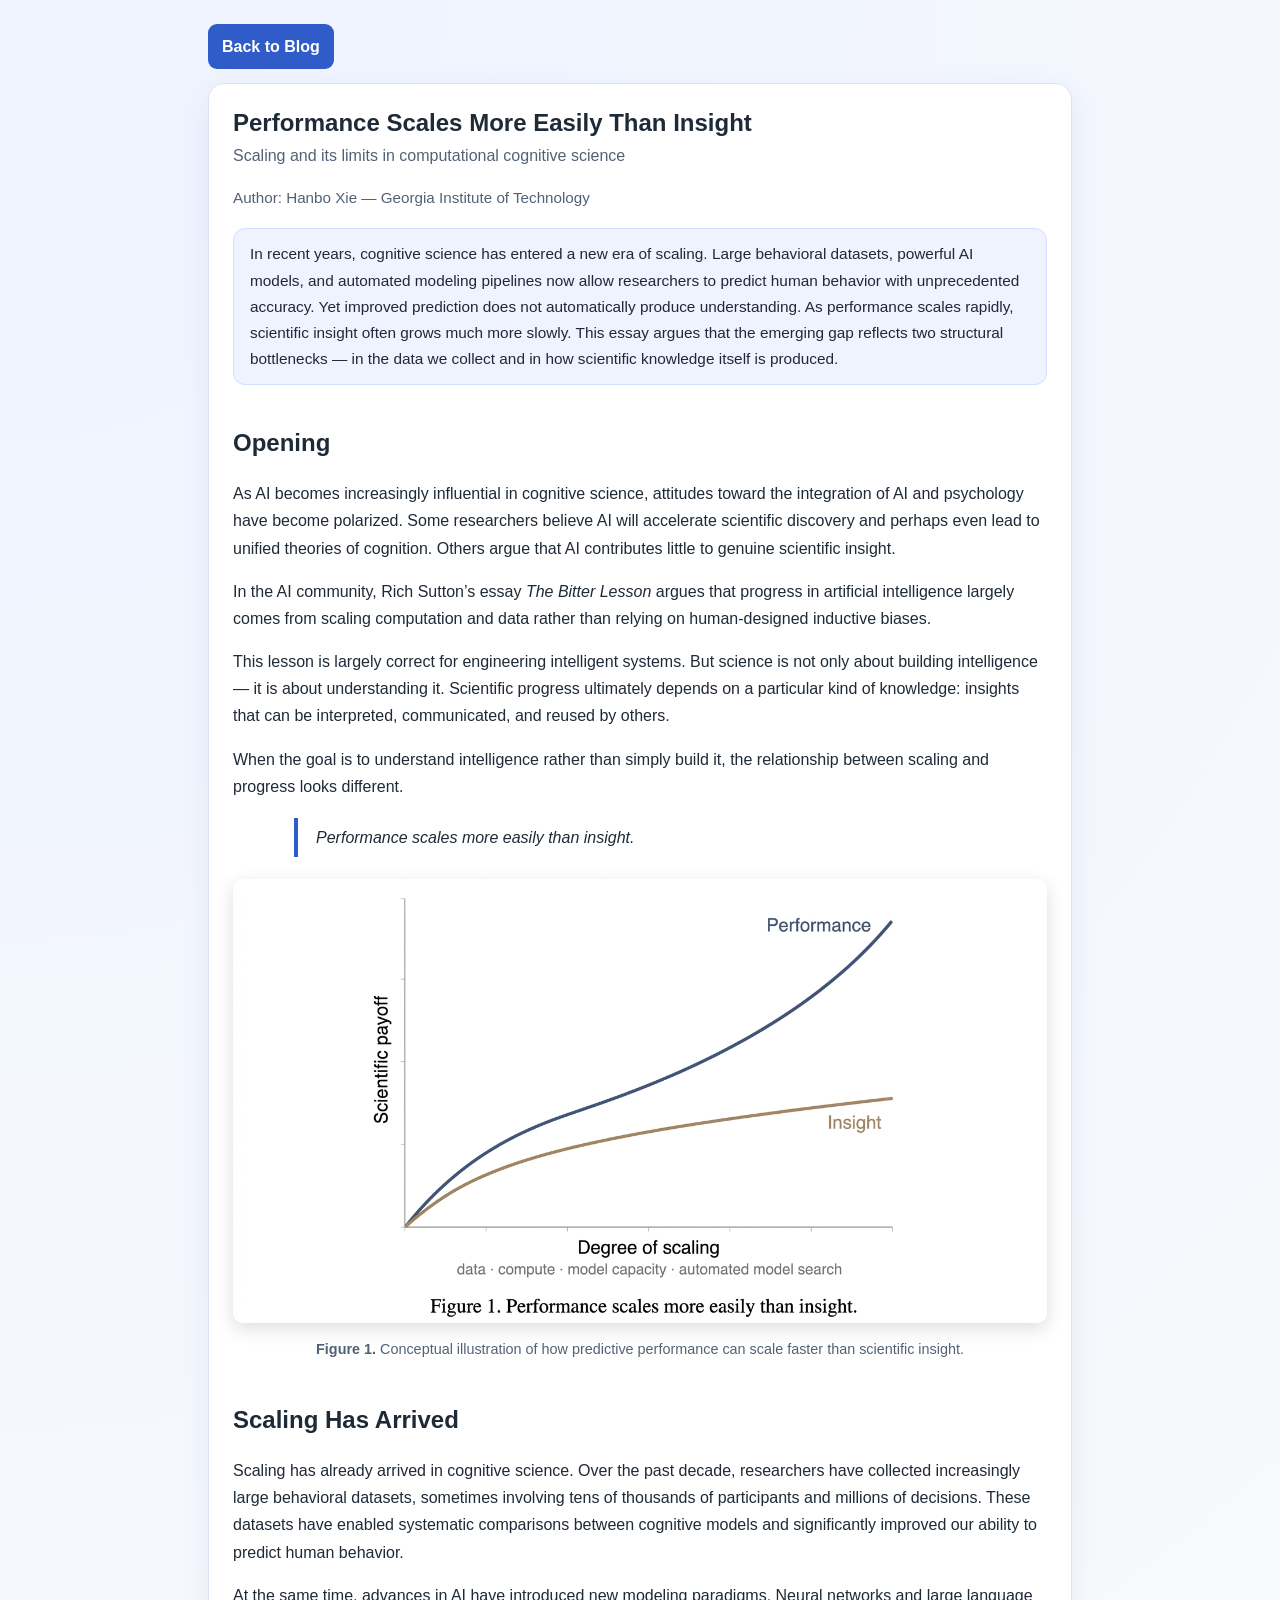
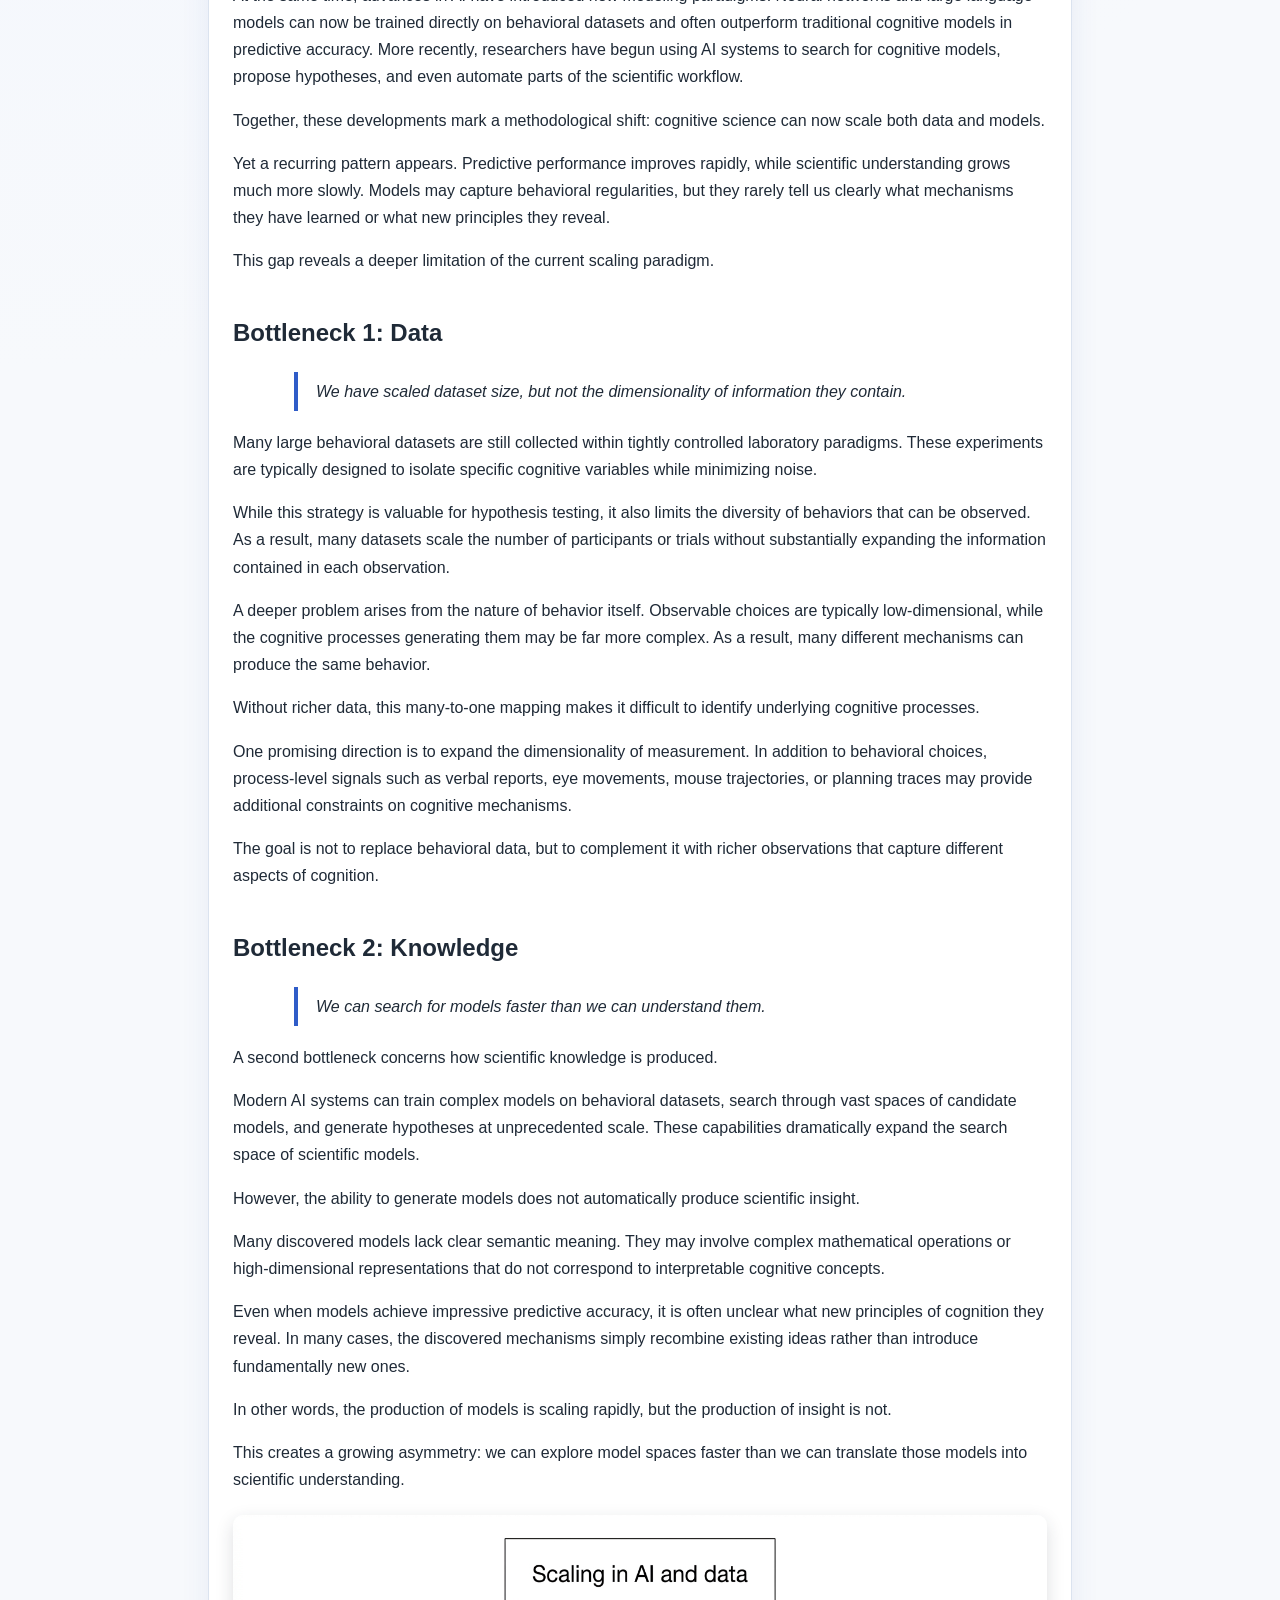
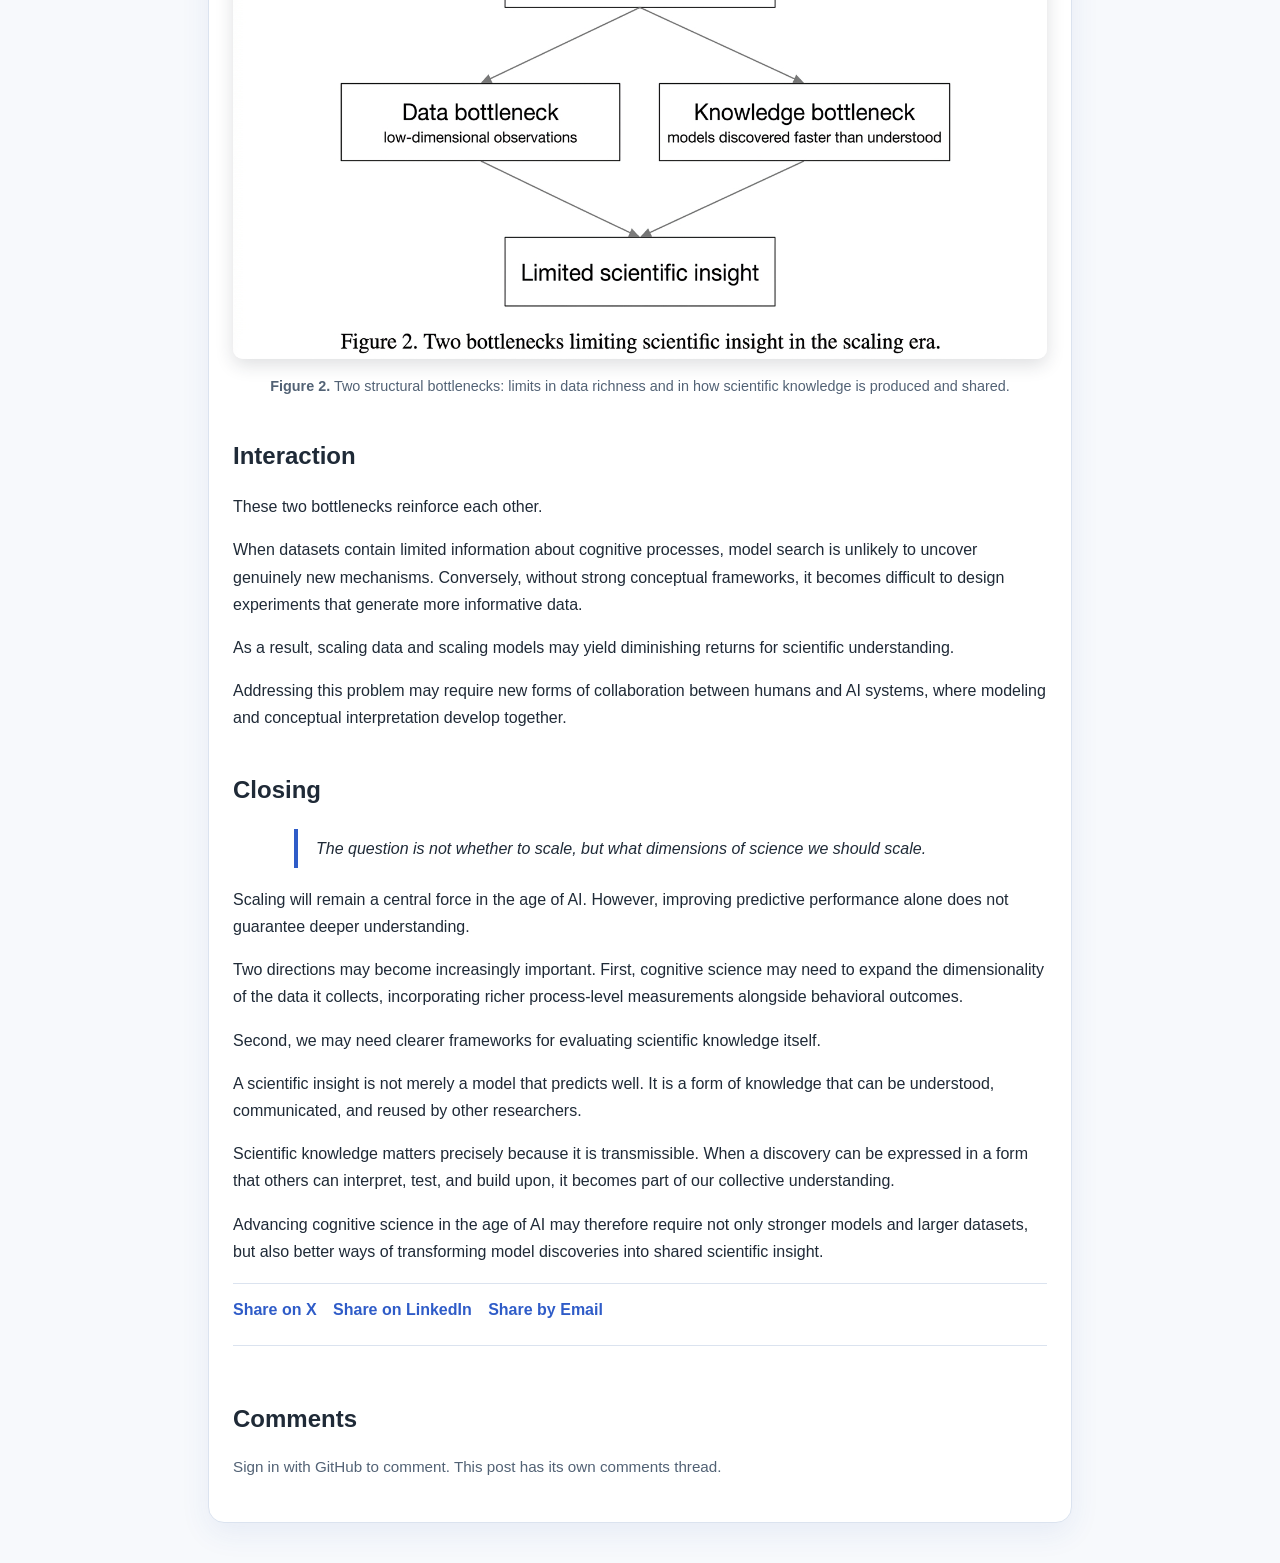
==== blog/performance-scales-more-easily-than-insight.html @ b8830037 "update" ====
<!DOCTYPE html>
<html lang="en">
<head>
    <meta charset="UTF-8">
    <meta name="viewport" content="width=device-width, initial-scale=1.0">
    <title>Performance Scales More Easily Than Insight | Hanbo Xie</title>
    <style>
        :root {
            --bg: #f7f9fc;
            --surface: #ffffff;
            --text: #1f2a37;
            --muted: #526275;
            --primary: #2f5cc8;
            --primary-dark: #2448a0;
            --border: #dbe3ef;
            --shadow: 0 10px 30px rgba(36, 72, 160, 0.08);
        }

        * {
            box-sizing: border-box;
        }

        body {
            margin: 0;
            font-family: "Inter", "Segoe UI", Arial, sans-serif;
            line-height: 1.7;
            color: var(--text);
            background: radial-gradient(circle at top left, #eef3ff 0%, var(--bg) 40%);
        }

        .container {
            max-width: 900px;
            margin: 0 auto;
            padding: 24px 18px 40px;
        }

        .card {
            background: var(--surface);
            border: 1px solid var(--border);
            border-radius: 16px;
            padding: 24px;
            box-shadow: var(--shadow);
        }

        h1 {
            margin-top: 0;
            margin-bottom: 4px;
            line-height: 1.25;
        }

        h2 {
            margin-top: 1.6em;
            margin-bottom: 0.35em;
        }

        .subtitle {
            color: var(--muted);
            margin: 0 0 4px;
        }

        .meta {
            color: var(--muted);
            margin-bottom: 18px;
            font-size: 0.95rem;
        }

        .btn {
            display: inline-block;
            background: var(--primary);
            color: #fff;
            padding: 9px 14px;
            border-radius: 9px;
            text-decoration: none;
            font-weight: 600;
            margin-bottom: 14px;
        }

        .btn:hover {
            background: var(--primary-dark);
        }

        .lead-box {
            margin: 14px 0 22px;
            padding: 12px 16px;
            border-radius: 12px;
            background: #eef3ff;
            border: 1px solid #d3ddff;
            font-size: 0.96rem;
            color: #1f2937;
        }

        .pullquote {
            margin: 18px auto;
            padding: 6px 18px;
            border-left: 4px solid var(--primary);
            font-style: italic;
            max-width: 85%;
        }

        figure {
            margin: 22px auto;
            text-align: center;
        }

        figure img {
            max-width: 100%;
            height: auto;
            border-radius: 10px;
            box-shadow: 0 6px 18px rgba(31, 41, 55, 0.15);
        }

        figure figcaption {
            margin-top: 6px;
            font-size: 0.9rem;
            color: var(--muted);
        }

        .share-row {
            margin: 18px 0 8px;
            padding-top: 12px;
            border-top: 1px solid var(--border);
        }

        .share-row a {
            color: var(--primary);
            text-decoration: none;
            margin-right: 12px;
            font-weight: 600;
        }

        .share-row a:hover {
            text-decoration: underline;
        }

        .comments-wrap {
            margin-top: 22px;
            border-top: 1px solid var(--border);
            padding-top: 14px;
        }

        .comment-help {
            margin-top: 10px;
            padding: 10px 12px;
            border: 1px solid #f0c7a1;
            border-radius: 8px;
            background: #fff7ed;
            color: #7c2d12;
            font-size: 0.92rem;
        }

        .comment-help a {
            color: #9a3412;
            font-weight: 600;
            text-decoration: none;
        }

        .comment-help a:hover {
            text-decoration: underline;
        }
    </style>
</head>
<body>
    <div class="container">
        <a class="btn" href="../index.html#blog">Back to Blog</a>

        <article class="card">
            <h1>Performance Scales More Easily Than Insight</h1>
            <p class="subtitle">Scaling and its limits in computational cognitive science</p>
            <p class="meta">Author: Hanbo Xie — Georgia Institute of Technology</p>

            <div class="lead-box">
                In recent years, cognitive science has entered a new era of scaling. Large behavioral datasets, powerful AI models, and automated modeling pipelines now allow researchers to predict human behavior with unprecedented accuracy. Yet improved prediction does not automatically produce understanding. As performance scales rapidly, scientific insight often grows much more slowly. This essay argues that the emerging gap reflects two structural bottlenecks — in the data we collect and in how scientific knowledge itself is produced.
            </div>

            <h2>Opening</h2>
            <p>As AI becomes increasingly influential in cognitive science, attitudes toward the integration of AI and psychology have become polarized. Some researchers believe AI will accelerate scientific discovery and perhaps even lead to unified theories of cognition. Others argue that AI contributes little to genuine scientific insight.</p>
            <p>In the AI community, Rich Sutton’s essay <em>The Bitter Lesson</em> argues that progress in artificial intelligence largely comes from scaling computation and data rather than relying on human-designed inductive biases.</p>
            <p>This lesson is largely correct for engineering intelligent systems. But science is not only about building intelligence — it is about understanding it. Scientific progress ultimately depends on a particular kind of knowledge: insights that can be interpreted, communicated, and reused by others.</p>
            <p>When the goal is to understand intelligence rather than simply build it, the relationship between scaling and progress looks different.</p>

            <div class="pullquote">
                Performance scales more easily than insight.
            </div>

            <figure>
                <img src="blog1-Performance%20Scales%20More%20Easily%20Than%20Insight/figure1_performance_vs_insight.png" alt="Illustration of performance increasing faster than insight as scale grows.">
                <figcaption><strong>Figure 1.</strong> Conceptual illustration of how predictive performance can scale faster than scientific insight.</figcaption>
            </figure>

            <h2>Scaling Has Arrived</h2>
            <p>Scaling has already arrived in cognitive science. Over the past decade, researchers have collected increasingly large behavioral datasets, sometimes involving tens of thousands of participants and millions of decisions. These datasets have enabled systematic comparisons between cognitive models and significantly improved our ability to predict human behavior.</p>
            <p>At the same time, advances in AI have introduced new modeling paradigms. Neural networks and large language models can now be trained directly on behavioral datasets and often outperform traditional cognitive models in predictive accuracy. More recently, researchers have begun using AI systems to search for cognitive models, propose hypotheses, and even automate parts of the scientific workflow.</p>
            <p>Together, these developments mark a methodological shift: cognitive science can now scale both data and models.</p>
            <p>Yet a recurring pattern appears. Predictive performance improves rapidly, while scientific understanding grows much more slowly. Models may capture behavioral regularities, but they rarely tell us clearly what mechanisms they have learned or what new principles they reveal.</p>
            <p>This gap reveals a deeper limitation of the current scaling paradigm.</p>

            <h2>Bottleneck 1: Data</h2>
            <div class="pullquote">
                We have scaled dataset size, but not the dimensionality of information they contain.
            </div>
            <p>Many large behavioral datasets are still collected within tightly controlled laboratory paradigms. These experiments are typically designed to isolate specific cognitive variables while minimizing noise.</p>
            <p>While this strategy is valuable for hypothesis testing, it also limits the diversity of behaviors that can be observed. As a result, many datasets scale the number of participants or trials without substantially expanding the information contained in each observation.</p>
            <p>A deeper problem arises from the nature of behavior itself. Observable choices are typically low-dimensional, while the cognitive processes generating them may be far more complex. As a result, many different mechanisms can produce the same behavior.</p>
            <p>Without richer data, this many-to-one mapping makes it difficult to identify underlying cognitive processes.</p>
            <p>One promising direction is to expand the dimensionality of measurement. In addition to behavioral choices, process-level signals such as verbal reports, eye movements, mouse trajectories, or planning traces may provide additional constraints on cognitive mechanisms.</p>
            <p>The goal is not to replace behavioral data, but to complement it with richer observations that capture different aspects of cognition.</p>

            <h2>Bottleneck 2: Knowledge</h2>
            <div class="pullquote">
                We can search for models faster than we can understand them.
            </div>
            <p>A second bottleneck concerns how scientific knowledge is produced.</p>
            <p>Modern AI systems can train complex models on behavioral datasets, search through vast spaces of candidate models, and generate hypotheses at unprecedented scale. These capabilities dramatically expand the search space of scientific models.</p>
            <p>However, the ability to generate models does not automatically produce scientific insight.</p>
            <p>Many discovered models lack clear semantic meaning. They may involve complex mathematical operations or high-dimensional representations that do not correspond to interpretable cognitive concepts.</p>
            <p>Even when models achieve impressive predictive accuracy, it is often unclear what new principles of cognition they reveal. In many cases, the discovered mechanisms simply recombine existing ideas rather than introduce fundamentally new ones.</p>
            <p>In other words, the production of models is scaling rapidly, but the production of insight is not.</p>
            <p>This creates a growing asymmetry: we can explore model spaces faster than we can translate those models into scientific understanding.</p>

            <figure>
                <img src="blog1-Performance%20Scales%20More%20Easily%20Than%20Insight/figure2_two_bottlenecks.png" alt="Diagram summarizing two bottlenecks: data and knowledge.">
                <figcaption><strong>Figure 2.</strong> Two structural bottlenecks: limits in data richness and in how scientific knowledge is produced and shared.</figcaption>
            </figure>

            <h2>Interaction</h2>
            <p>These two bottlenecks reinforce each other.</p>
            <p>When datasets contain limited information about cognitive processes, model search is unlikely to uncover genuinely new mechanisms. Conversely, without strong conceptual frameworks, it becomes difficult to design experiments that generate more informative data.</p>
            <p>As a result, scaling data and scaling models may yield diminishing returns for scientific understanding.</p>
            <p>Addressing this problem may require new forms of collaboration between humans and AI systems, where modeling and conceptual interpretation develop together.</p>

            <h2>Closing</h2>
            <div class="pullquote">
                The question is not whether to scale, but what dimensions of science we should scale.
            </div>
            <p>Scaling will remain a central force in the age of AI. However, improving predictive performance alone does not guarantee deeper understanding.</p>
            <p>Two directions may become increasingly important. First, cognitive science may need to expand the dimensionality of the data it collects, incorporating richer process-level measurements alongside behavioral outcomes.</p>
            <p>Second, we may need clearer frameworks for evaluating scientific knowledge itself.</p>
            <p>A scientific insight is not merely a model that predicts well. It is a form of knowledge that can be understood, communicated, and reused by other researchers.</p>
            <p>Scientific knowledge matters precisely because it is transmissible. When a discovery can be expressed in a form that others can interpret, test, and build upon, it becomes part of our collective understanding.</p>
            <p>Advancing cognitive science in the age of AI may therefore require not only stronger models and larger datasets, but also better ways of transforming model discoveries into shared scientific insight.</p>

            <div class="share-row">
                <a href="https://twitter.com/intent/tweet?text=Performance%20Scales%20More%20Easily%20Than%20Insight&url=https://xhb120633.github.io/blog/performance-scales-more-easily-than-insight.html" target="_blank" rel="noopener noreferrer">Share on X</a>
                <a href="https://www.linkedin.com/sharing/share-offsite/?url=https://xhb120633.github.io/blog/performance-scales-more-easily-than-insight.html" target="_blank" rel="noopener noreferrer">Share on LinkedIn</a>
                <a href="mailto:?subject=Performance%20Scales%20More%20Easily%20Than%20Insight&body=https://xhb120633.github.io/blog/performance-scales-more-easily-than-insight.html">Share by Email</a>
            </div>

            <div class="comments-wrap">
                <h2>Comments</h2>
                <p class="meta">Sign in with GitHub to comment. This post has its own comments thread.</p>
                <div id="utterances-container"></div>
                <div id="comment-fallback" class="comment-help" style="display: none;">
                    Comments widget did not load in this browser. You can still comment directly on
                    <a href="https://github.com/xhb120633/xhb120633.github.io/issues" target="_blank" rel="noopener noreferrer">GitHub Issues</a>.
                    If needed, disable ad/tracker blocking for <code>utteranc.es</code> and allow third-party content.
                </div>
            </div>
        </article>
    </div>
    <script>
        (function () {
            var container = document.getElementById("utterances-container");
            if (!container) {
                return;
            }

            var script = document.createElement("script");
            script.src = "https://utteranc.es/client.js";
            script.setAttribute("repo", "xhb120633/xhb120633.github.io");
            script.setAttribute("issue-term", "pathname");
            script.setAttribute("label", "blog-comment");
            script.setAttribute("theme", "github-light");
            script.setAttribute("crossorigin", "anonymous");
            script.async = true;
            container.appendChild(script);

            window.setTimeout(function () {
                var widget = document.querySelector("iframe.utterances-frame, iframe.utterances");
                if (!widget) {
                    var fallback = document.getElementById("comment-fallback");
                    if (fallback) {
                        fallback.style.display = "block";
                    }
                }
            }, 2500);
        })();
    </script>
</body>
</html>
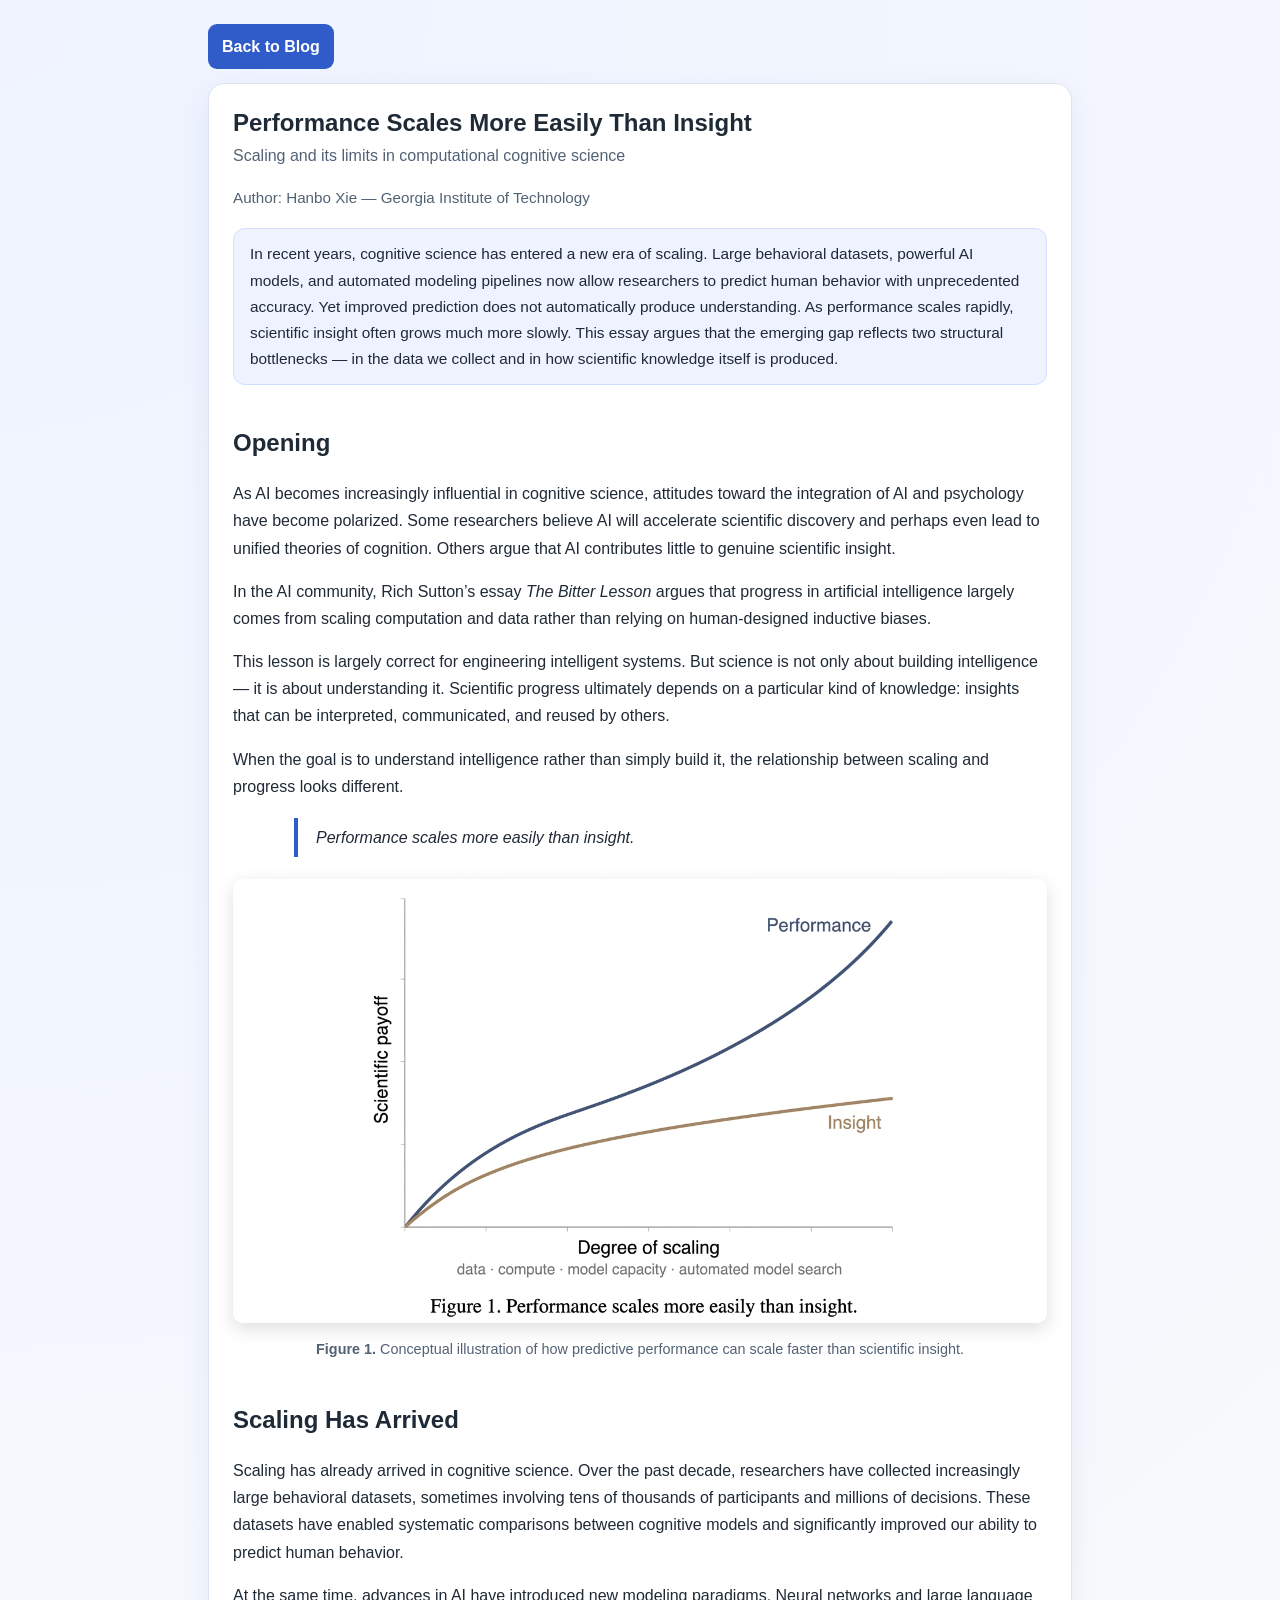
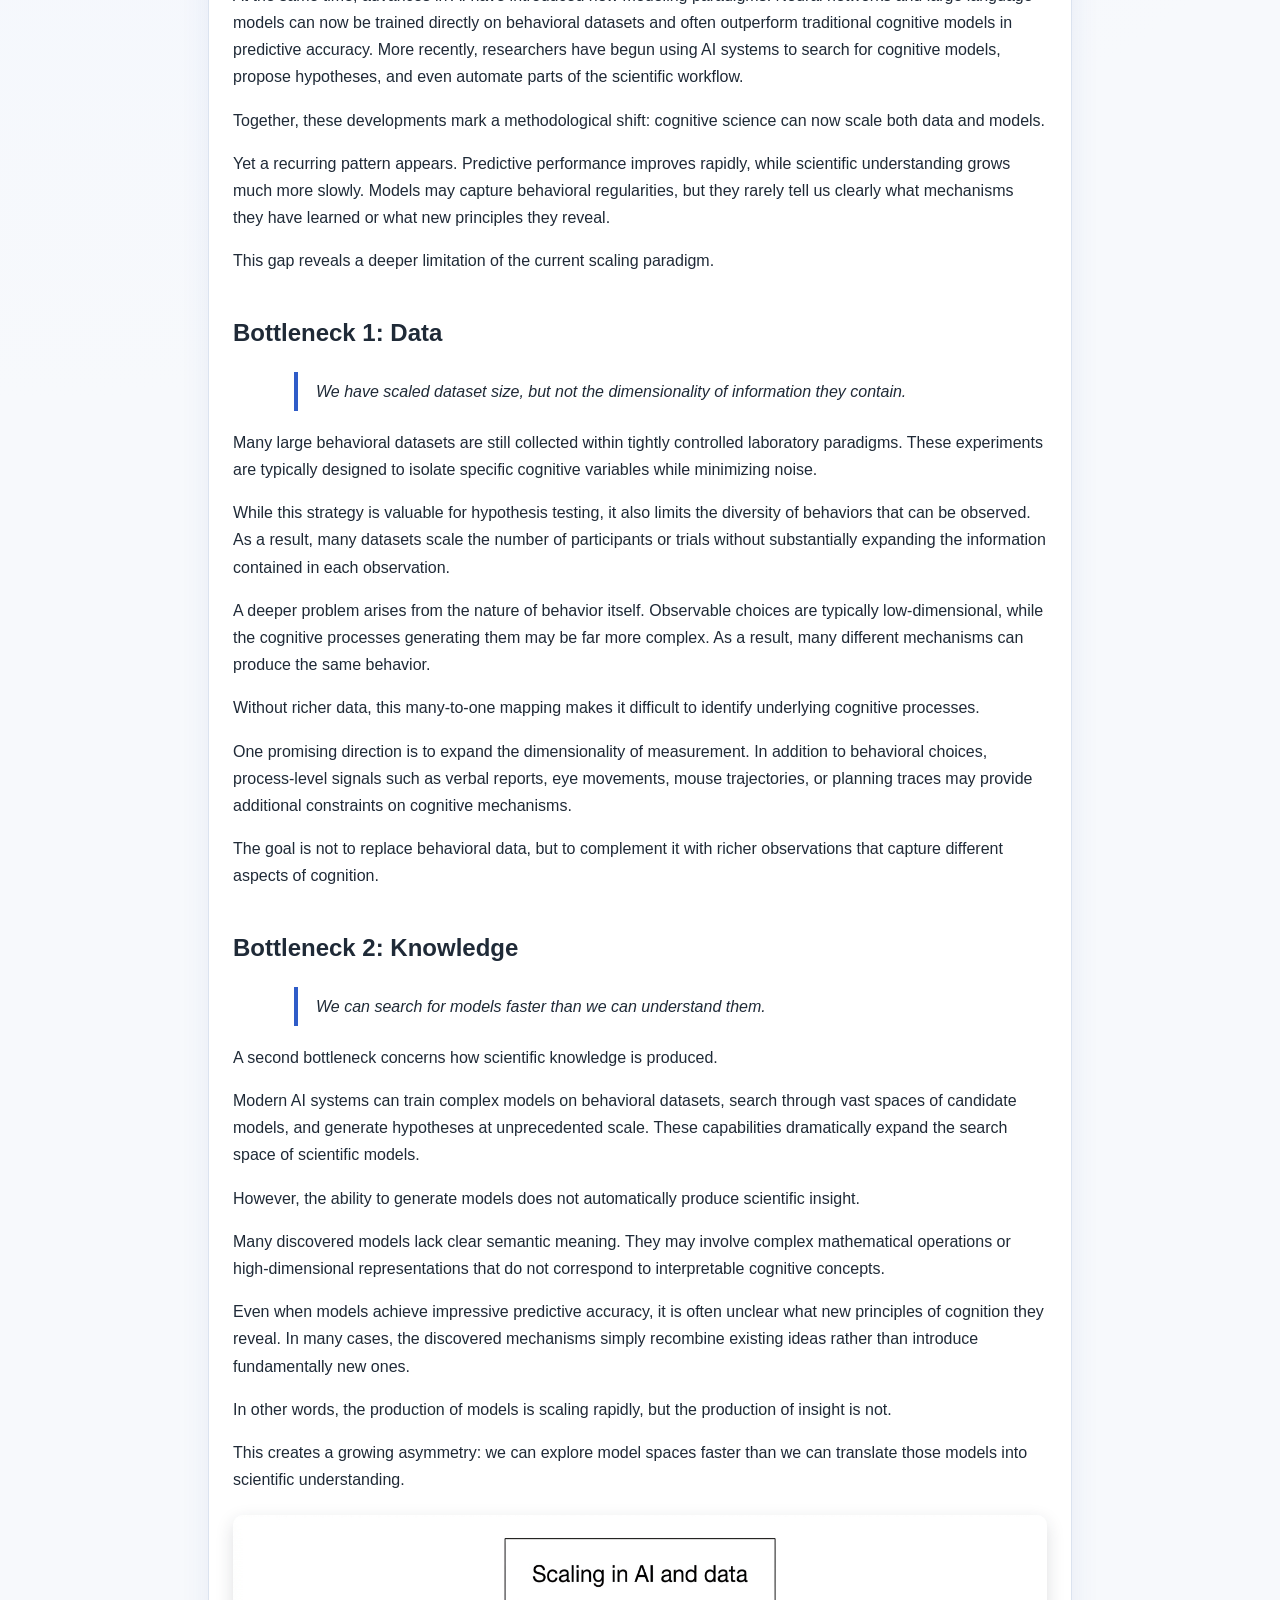
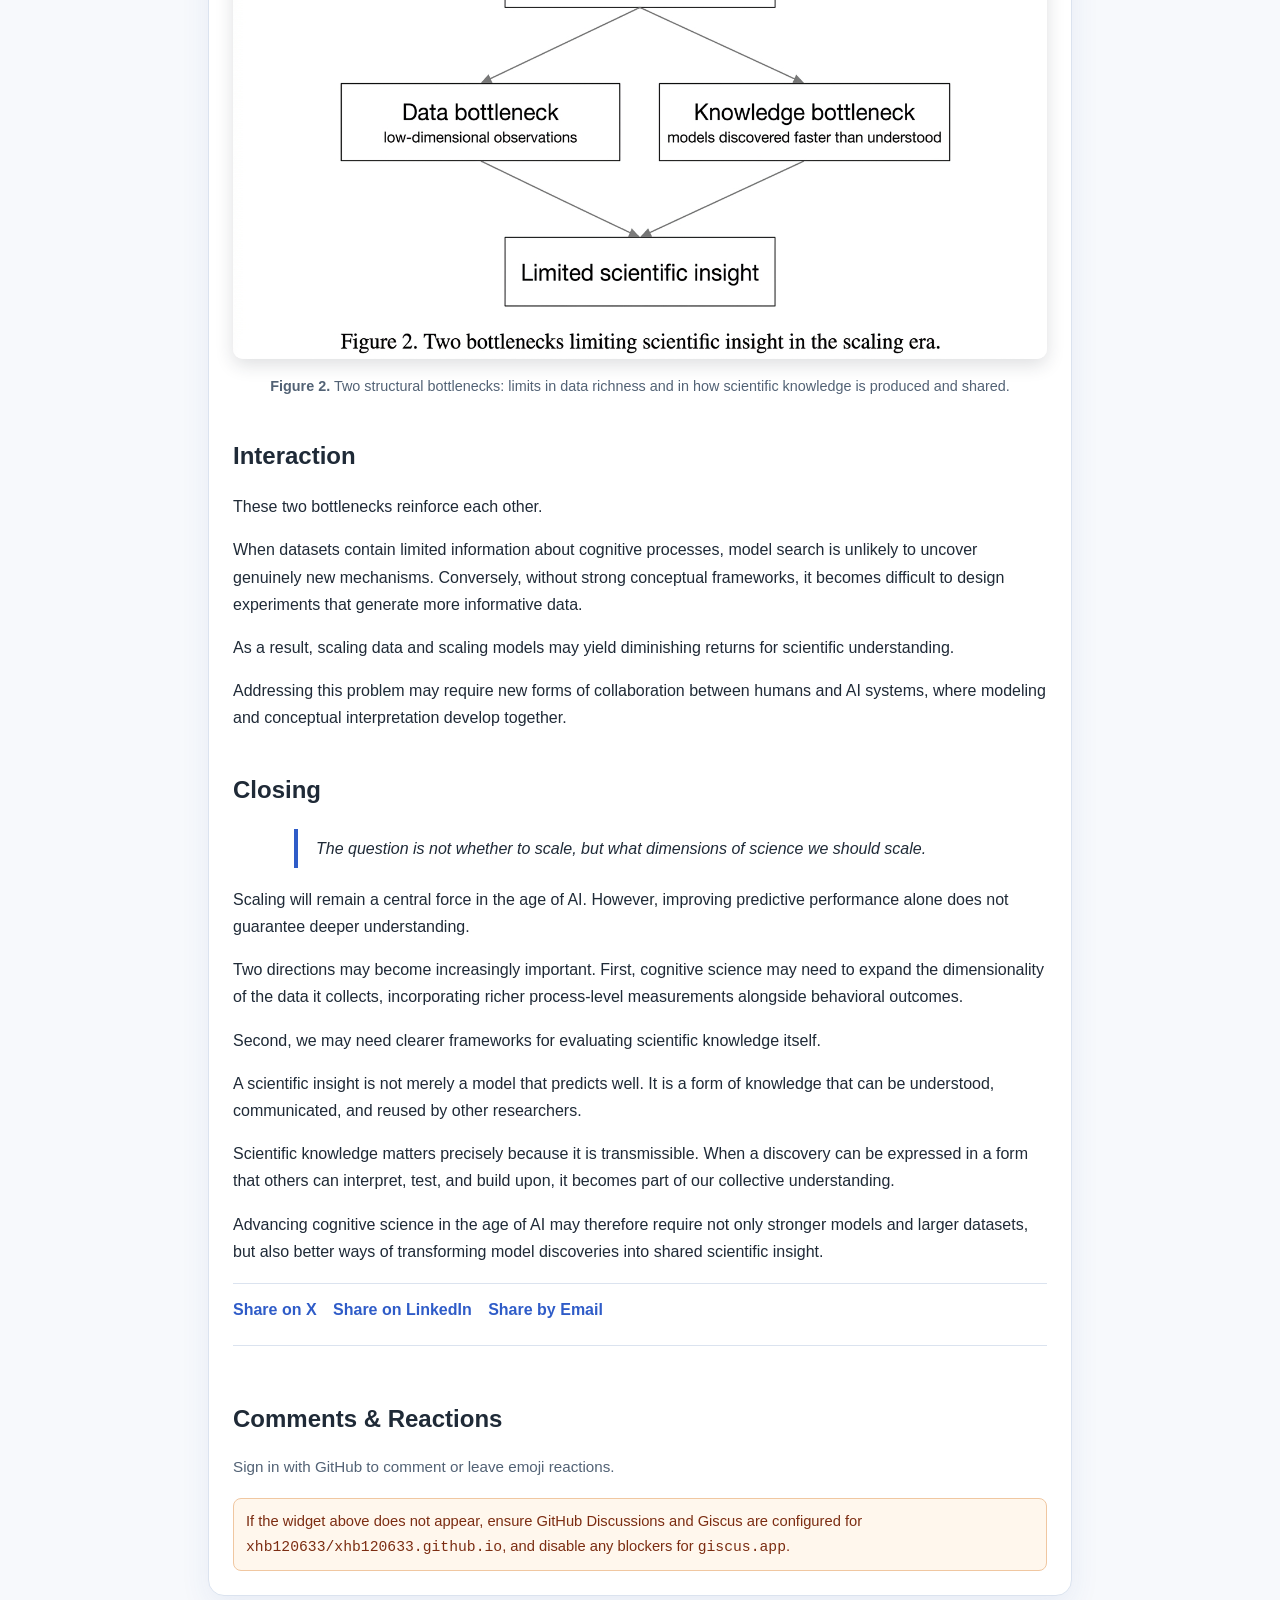
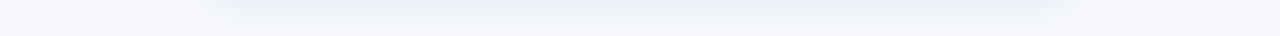
==== commit 9145103d: "Update performance-scales-more-easily-than-insight.html" ====
--- a/blog/performance-scales-more-easily-than-insight.html
+++ b/blog/performance-scales-more-easily-than-insight.html
@@ -246,44 +246,29 @@
             </div>
 
             <div class="comments-wrap">
-                <h2>Comments</h2>
-                <p class="meta">Sign in with GitHub to comment. This post has its own comments thread.</p>
-                <div id="utterances-container"></div>
-                <div id="comment-fallback" class="comment-help" style="display: none;">
-                    Comments widget did not load in this browser. You can still comment directly on
-                    <a href="https://github.com/xhb120633/xhb120633.github.io/issues" target="_blank" rel="noopener noreferrer">GitHub Issues</a>.
-                    If needed, disable ad/tracker blocking for <code>utteranc.es</code> and allow third-party content.
+                <h2>Comments &amp; Reactions</h2>
+                <p class="meta">Sign in with GitHub to comment or leave emoji reactions.</p>
+                <script src="https://giscus.app/client.js"
+                    data-repo="xhb120633/xhb120633.github.io"
+                    data-repo-id="R_kgDOJWNfMw"
+                    data-category="General"
+                    data-category-id="DIC_kwDOJWNfM84C3Vu6"
+                    data-mapping="pathname"
+                    data-strict="0"
+                    data-reactions-enabled="1"
+                    data-emit-metadata="0"
+                    data-input-position="bottom"
+                    data-theme="preferred_color_scheme"
+                    data-lang="zh-CN"
+                    crossorigin="anonymous"
+                    async>
+                </script>
+                <div class="comment-help">
+                    If the widget above does not appear, ensure GitHub Discussions and Giscus are configured for
+                    <code>xhb120633/xhb120633.github.io</code>, and disable any blockers for <code>giscus.app</code>.
                 </div>
             </div>
         </article>
     </div>
-    <script>
-        (function () {
-            var container = document.getElementById("utterances-container");
-            if (!container) {
-                return;
-            }
-
-            var script = document.createElement("script");
-            script.src = "https://utteranc.es/client.js";
-            script.setAttribute("repo", "xhb120633/xhb120633.github.io");
-            script.setAttribute("issue-term", "pathname");
-            script.setAttribute("label", "blog-comment");
-            script.setAttribute("theme", "github-light");
-            script.setAttribute("crossorigin", "anonymous");
-            script.async = true;
-            container.appendChild(script);
-
-            window.setTimeout(function () {
-                var widget = document.querySelector("iframe.utterances-frame, iframe.utterances");
-                if (!widget) {
-                    var fallback = document.getElementById("comment-fallback");
-                    if (fallback) {
-                        fallback.style.display = "block";
-                    }
-                }
-            }, 2500);
-        })();
-    </script>
 </body>
 </html>
